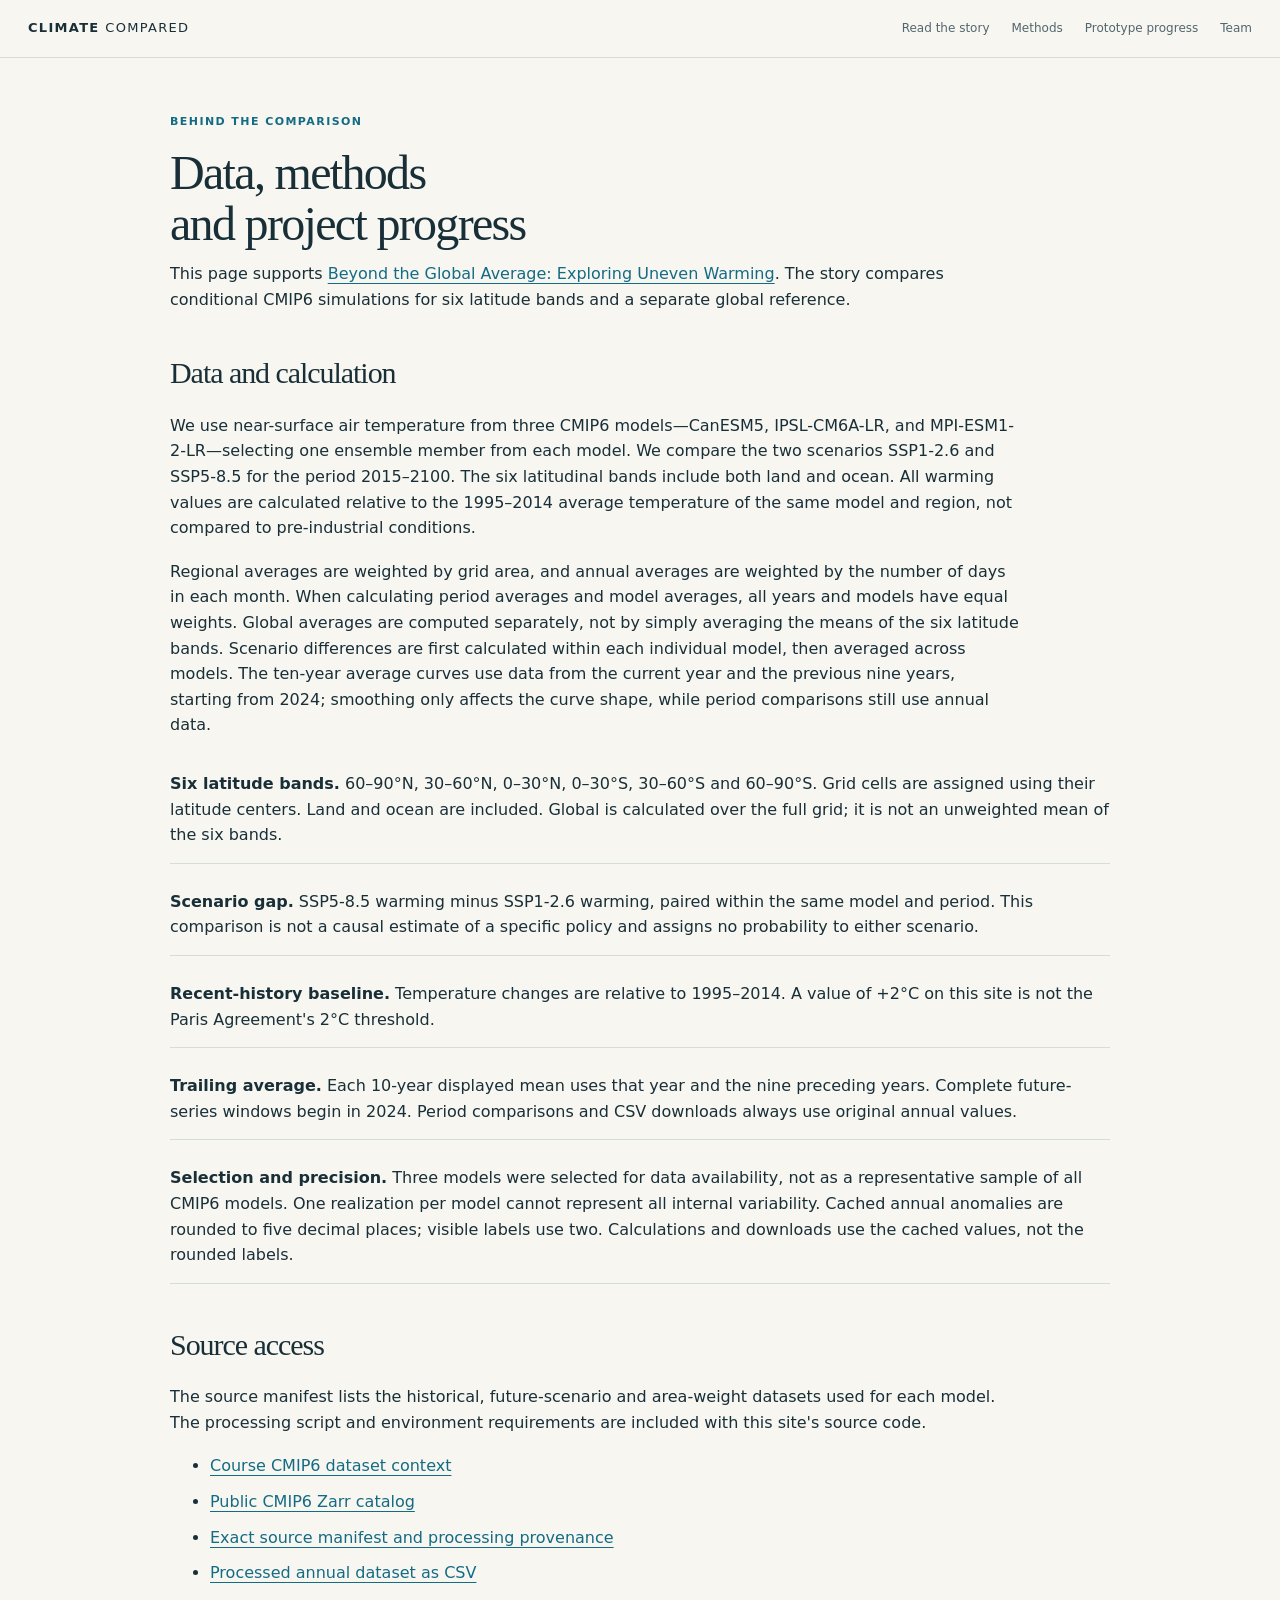
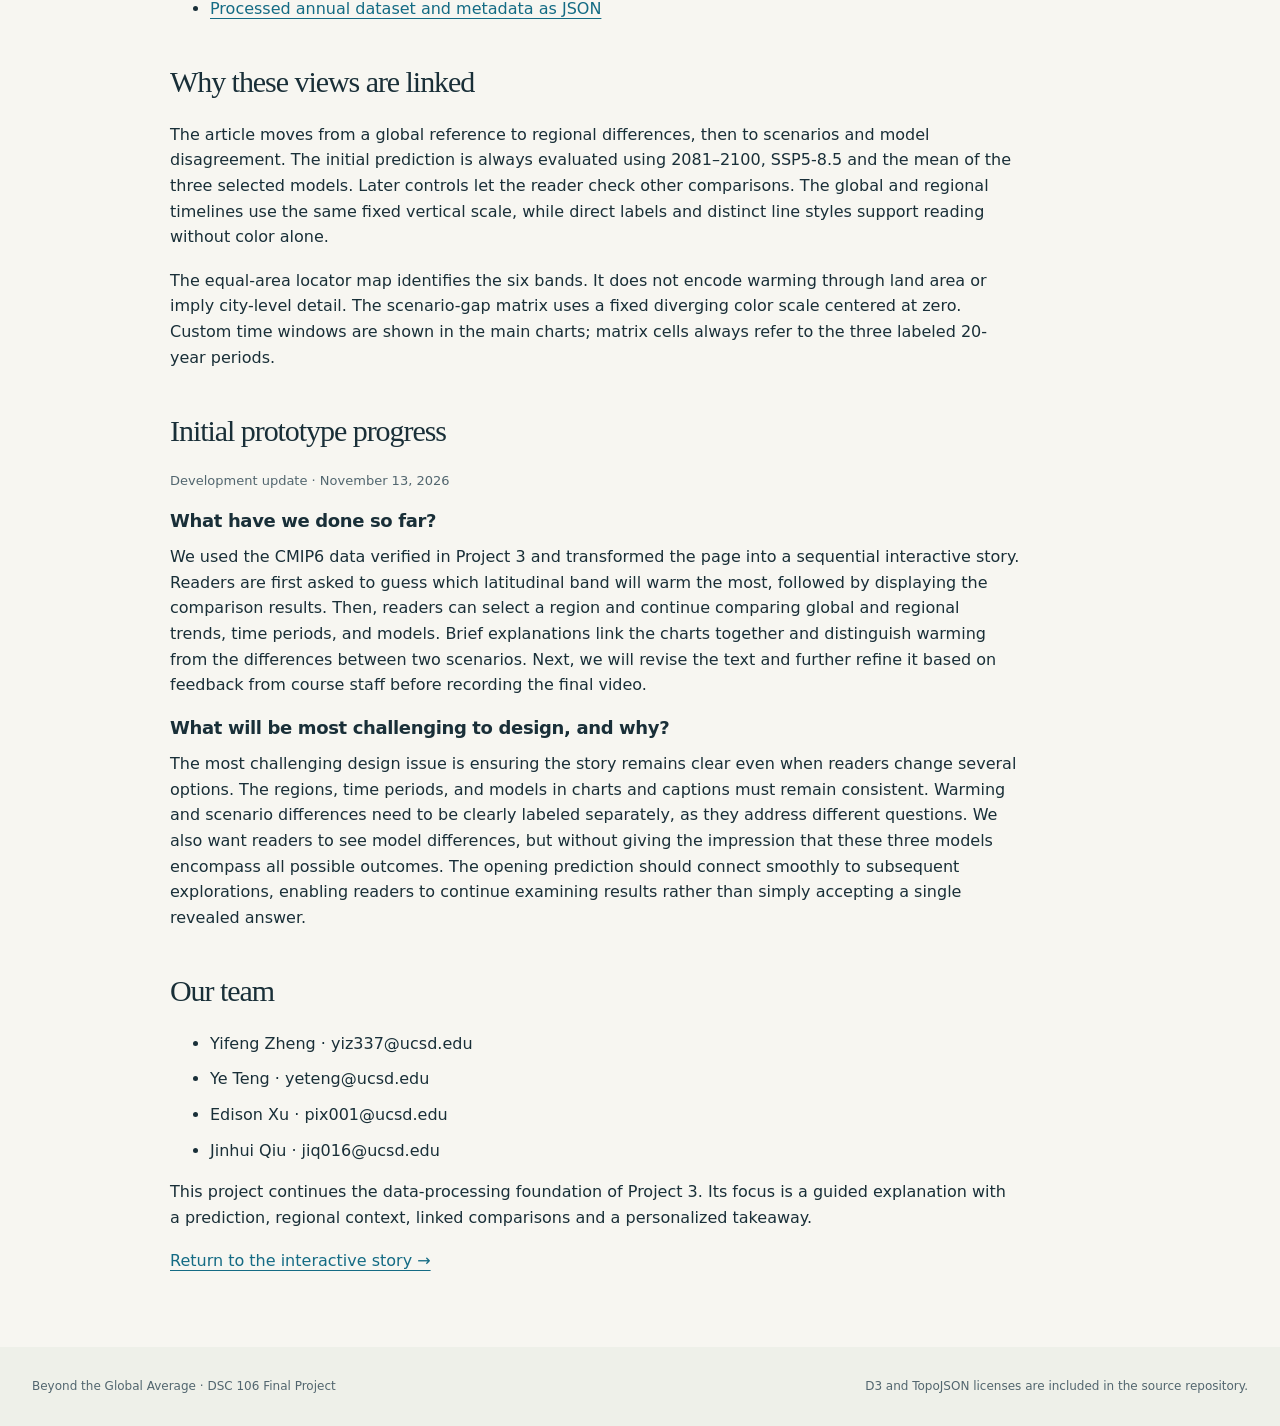
==== about.html @ 6253793e "Build guided climate story and integrate reviewed team translation" ====
<!doctype html><html lang="en"><head><meta charset="utf-8"><meta name="viewport" content="width=device-width, initial-scale=1"><title>Methods and project progress | Beyond the Global Average</title><link rel="icon" href="favicon.svg"><link rel="stylesheet" href="style.css"><script defer src="about.js"></script></head><body>
<a class="skip" href="#methods">Skip to methods</a><header class="site-header"><a class="brand" href="index.html">CLIMATE <span>COMPARED</span></a><nav aria-label="Main navigation"><a href="index.html">Read the story</a><a href="#methods">Methods</a><a href="#progress">Prototype progress</a><a href="#team">Team</a></nav></header>
<main class="about-main"><p class="eyebrow">BEHIND THE COMPARISON</p><h1>Data, methods<br>and project progress</h1><p>This page supports <a href="index.html">Beyond the Global Average: Exploring Uneven Warming</a>. The story compares conditional CMIP6 simulations for six latitude bands and a separate global reference.</p>
<section id="methods"><h2>Data and calculation</h2><p data-copy="methods-data">We use near-surface air temperature from three CMIP6 models—CanESM5, IPSL-CM6A-LR, and MPI-ESM1-2-LR—selecting one ensemble member from each model. We compare the two scenarios SSP1-2.6 and SSP5-8.5 for the period 2015–2100. The six latitudinal bands include both land and ocean. All warming values are calculated relative to the 1995–2014 average temperature of the same model and region, not compared to pre-industrial conditions.</p><p data-copy="methods-calculation">Regional averages are weighted by grid area, and annual averages are weighted by the number of days in each month. When calculating period averages and model averages, all years and models have equal weights. Global averages are computed separately, not by simply averaging the means of the six latitude bands. Scenario differences are first calculated within each individual model, then averaged across models. The ten-year average curves use data from the current year and the previous nine years, starting from 2024; smoothing only affects the curve shape, while period comparisons still use annual data.</p>
<ul class="method-list"><li><strong>Six latitude bands.</strong> 60–90°N, 30–60°N, 0–30°N, 0–30°S, 30–60°S and 60–90°S. Grid cells are assigned using their latitude centers. Land and ocean are included. Global is calculated over the full grid; it is not an unweighted mean of the six bands.</li><li><strong>Scenario gap.</strong> SSP5-8.5 warming minus SSP1-2.6 warming, paired within the same model and period. This comparison is not a causal estimate of a specific policy and assigns no probability to either scenario.</li><li><strong>Recent-history baseline.</strong> Temperature changes are relative to 1995–2014. A value of +2°C on this site is not the Paris Agreement's 2°C threshold.</li><li><strong>Trailing average.</strong> Each 10-year displayed mean uses that year and the nine preceding years. Complete future-series windows begin in 2024. Period comparisons and CSV downloads always use original annual values.</li><li><strong>Selection and precision.</strong> Three models were selected for data availability, not as a representative sample of all CMIP6 models. One realization per model cannot represent all internal variability. Cached annual anomalies are rounded to five decimal places; visible labels use two. Calculations and downloads use the cached values, not the rounded labels.</li></ul>
<h2>Source access</h2><p>The source manifest lists the historical, future-scenario and area-weight datasets used for each model. The processing script and environment requirements are included with this site's source code.</p><ul><li><a href="https://dsc106.com/projects/project3/">Course CMIP6 dataset context</a></li><li><a href="https://storage.googleapis.com/cmip6/cmip6-zarr-consolidated-stores.csv">Public CMIP6 Zarr catalog</a></li><li><a href="data/provenance.json">Exact source manifest and processing provenance</a></li><li><a href="data/climate.csv" download>Processed annual dataset as CSV</a></li><li><a href="data/climate.json">Processed annual dataset and metadata as JSON</a></li></ul>
<h2>Why these views are linked</h2><p>The article moves from a global reference to regional differences, then to scenarios and model disagreement. The initial prediction is always evaluated using 2081–2100, SSP5-8.5 and the mean of the three selected models. Later controls let the reader check other comparisons. The global and regional timelines use the same fixed vertical scale, while direct labels and distinct line styles support reading without color alone.</p><p>The equal-area locator map identifies the six bands. It does not encode warming through land area or imply city-level detail. The scenario-gap matrix uses a fixed diverging color scale centered at zero. Custom time windows are shown in the main charts; matrix cells always refer to the three labeled 20-year periods.</p></section>
<section id="progress"><h2>Initial prototype progress</h2><p class="small">Development update · November 13, 2026</p><h3>What have we done so far?</h3><p data-copy="progress-done">We used the CMIP6 data verified in Project 3 and transformed the page into a sequential interactive story. Readers are first asked to guess which latitudinal band will warm the most, followed by displaying the comparison results. Then, readers can select a region and continue comparing global and regional trends, time periods, and models. Brief explanations link the charts together and distinguish warming from the differences between two scenarios. Next, we will revise the text and further refine it based on feedback from course staff before recording the final video.</p><h3>What will be most challenging to design, and why?</h3><p data-copy="progress-challenge">The most challenging design issue is ensuring the story remains clear even when readers change several options. The regions, time periods, and models in charts and captions must remain consistent. Warming and scenario differences need to be clearly labeled separately, as they address different questions. We also want readers to see model differences, but without giving the impression that these three models encompass all possible outcomes. The opening prediction should connect smoothly to subsequent explorations, enabling readers to continue examining results rather than simply accepting a single revealed answer.</p></section>
<section id="team"><h2>Our team</h2><ul><li>Yifeng Zheng · yiz337@ucsd.edu</li><li>Ye Teng · yeteng@ucsd.edu</li><li>Edison Xu · pix001@ucsd.edu</li><li>Jinhui Qiu · jiq016@ucsd.edu</li></ul><p>This project continues the data-processing foundation of Project 3. Its focus is a guided explanation with a prediction, regional context, linked comparisons and a personalized takeaway.</p><p><a href="index.html">Return to the interactive story →</a></p></section></main>
<footer><p>Beyond the Global Average · DSC 106 Final Project</p><p>D3 and TopoJSON licenses are included in the source repository.</p></footer></body></html>
---- style.css ----
:root{--ink:#192f38;--muted:#52666f;--paper:#f7f6f1;--white:#fffefa;--line:#d5ddd9;--teal:#146b84;--orange:#b94724;--accent:#d3e5de;--display:Georgia,'Times New Roman',serif;--sans:system-ui,-apple-system,'Segoe UI',sans-serif}
*{box-sizing:border-box}html{scroll-behavior:smooth;scroll-padding-top:78px}body{margin:0;background:var(--paper);color:var(--ink);font-family:var(--sans);font-size:16px;line-height:1.6}a{color:var(--teal);text-underline-offset:4px}button,select,input{font:inherit}button,select{cursor:pointer}button{border:1px solid #9aacae;border-radius:4px;background:var(--white);padding:10px 16px;color:var(--ink)}button:hover{background:#e7efeb}button:focus-visible,a:focus-visible,select:focus-visible,input:focus-visible,svg [tabindex]:focus-visible{outline:3px solid #b14c12;outline-offset:4px}button[aria-pressed=true]{background:var(--ink);color:white;border-color:var(--ink)}select,input{padding:9px;border:1px solid #8ca0a5;border-radius:4px;background:white;color:var(--ink);max-width:100%}select{font-size:14px}label{display:flex;flex-direction:column;gap:5px;font-size:12px;font-weight:650}h1,h2,h3,p{margin-top:0}h1,h2{font-family:var(--display);font-weight:400;line-height:1.05;letter-spacing:-.035em}h1{font-size:clamp(48px,5.8vw,86px);margin-bottom:12px}h1 em{font-weight:400;color:var(--teal)}h2{font-size:clamp(34px,3.6vw,52px);margin-bottom:24px}h3{font-size:18px;line-height:1.3;letter-spacing:-.02em;margin-bottom:12px}p{margin-bottom:18px}svg{display:block;width:100%;overflow:visible}svg text{font-family:var(--sans);fill:var(--muted);font-size:12px}svg .domain{stroke:#8e9e9f}svg .tick line{stroke:#bcc8c8}svg .grid .domain{display:none}svg .grid .tick line{stroke:#e1e6e3}svg .plot-line{fill:none;stroke-width:2.6}.small{font-size:13px;color:var(--muted);line-height:1.55}.eyebrow,.chapter-number{font-size:11px;font-weight:750;letter-spacing:.13em;color:var(--teal);text-transform:uppercase}.chapter-number{margin-bottom:18px}.site-header{display:flex;justify-content:space-between;align-items:center;gap:20px;padding:18px max(28px,calc((100vw - 1320px)/2));background:var(--paper);border-bottom:1px solid var(--line)}.brand{color:var(--ink);font-size:13px;font-weight:850;letter-spacing:.1em;text-decoration:none;white-space:nowrap}.brand span{font-weight:400}nav{display:flex;gap:22px;font-size:12px}nav a{color:var(--muted);text-decoration:none}nav a:hover{text-decoration:underline}.hero{max-width:1320px;margin:auto;display:grid;grid-template-columns:1.15fr 1fr;gap:35px;padding:65px 32px 50px;align-items:center}.subtitle{font-size:18px;letter-spacing:.04em;color:var(--muted);margin-bottom:24px}.lede{font-size:21px;max-width:540px;line-height:1.5}.scope{font-size:12px;color:var(--muted);margin-top:24px}.text-link{font-weight:650;font-size:14px}.hero-visual{position:relative}.globe-label{font-size:11px;letter-spacing:.14em;color:var(--muted);text-align:right;margin-top:20px}.prediction-panel{max-width:1256px;margin:0 auto 45px;padding:30px 36px;background:#e7efe8;border:1px solid #cddcd3;border-radius:8px}.prediction-panel h2{font-size:34px;margin-bottom:14px}.prediction-panel p{max-width:780px}fieldset{border:0;padding:0;margin:22px 0;display:grid;grid-template-columns:repeat(3,1fr);gap:10px}.guess-choice{border:1px solid #aebfb8;background:#f8fbf7;padding:12px 14px;display:flex;flex-direction:row;align-items:center;gap:9px;font-size:13px;cursor:pointer}.guess-choice input{accent-color:var(--teal)}.guess-choice:has(input:checked){border-color:var(--teal);background:#d5e5df}.guess-choice small{font-size:11px;color:var(--muted);font-weight:400;display:block}.reveal-row{display:flex;gap:18px;align-items:center}.primary{background:var(--teal);color:white;border-color:var(--teal);font-weight:650}.primary:hover{background:#0b5266}.text-button{border:0;background:transparent;text-decoration:underline;font-size:13px;padding:8px}.prediction-result{border-left:3px solid var(--teal);padding:14px 18px;margin-top:20px;background:white;line-height:1.7}.chapter{max-width:1320px;margin:auto;padding:70px 32px;display:grid;grid-template-columns:.72fr 1.35fr;gap:48px;border-top:1px solid var(--line);align-items:start}.chapter-intro{padding-top:20px}.chapter-intro>p:not(.chapter-number){max-width:370px}.chart-card{background:var(--white);border:1px solid var(--line);border-radius:6px;padding:24px;min-width:0}.chart-top{display:flex;align-items:baseline;justify-content:space-between;gap:20px;margin-bottom:8px}.chart-top h3{margin:0}.chart-top>span{font-size:11px;color:var(--muted);text-align:right}.scenario-legend{display:flex;flex-wrap:wrap;gap:8px 18px;font-size:11px;margin:12px 0 18px}.scenario-legend .low{color:var(--teal)}.scenario-legend .high{color:var(--orange)}.scenario-legend .muted{color:var(--muted)}.chart-insight{font-size:15px;line-height:1.6;border-left:3px solid #b4cec3;padding-left:15px;margin:18px 0 14px}.chapter-wide{display:block}.wide-intro{max-width:780px}.wide-intro>p:not(.chapter-number){max-width:690px}.selection-bar{display:flex;align-items:end;gap:18px;padding:20px 0;margin:20px 0 24px;border-top:1px solid var(--line);border-bottom:1px solid var(--line);flex-wrap:wrap}.selection-bar label{flex:1;min-width:180px}.quiet-button{font-size:13px}.regional-layout{display:grid;grid-template-columns:.65fr 1.3fr;gap:40px;align-items:center}.locator{min-width:0}.region-caption{font-size:18px;color:var(--ink);font-weight:650;margin:18px 0 8px}.period-toolbar{display:flex;justify-content:space-between;align-items:end;gap:20px;margin:25px 0;flex-wrap:wrap}.period-presets{display:flex;gap:8px}.period-presets button{font-size:13px}.year-form{display:flex;align-items:end;gap:14px;flex-wrap:wrap;padding:18px 0;border-bottom:1px solid var(--line)}.year-form input{width:110px}.year-form p{font-size:13px;color:#a13012;margin:0}.period-summary{display:grid;grid-template-columns:repeat(3,1fr);margin:22px 0;gap:20px}.stat{padding-right:20px}.stat-label{font-size:12px;color:var(--muted);display:block}.stat-number{font:400 34px var(--display);display:block;letter-spacing:-.03em;line-height:1.3}.stat.low .stat-number{color:var(--teal)}.stat.high .stat-number{color:var(--orange)}.stat-note{font-size:12px;color:var(--muted);display:block;margin-top:5px}.matrix-block{margin-top:50px;display:grid;grid-template-columns:.7fr 1.3fr;gap:40px}.matrix-block>div>p{font-size:14px}.gap-matrix{display:grid;grid-template-columns:minmax(150px,1.3fr) repeat(3,1fr);gap:6px;align-items:stretch}.matrix-label,.matrix-heading{font-size:11px;padding:7px 4px;align-self:center}.matrix-heading{text-align:center;font-weight:700}.matrix-cell{border:1px solid transparent;border-radius:2px;padding:13px 4px;font-size:13px;font-variant-numeric:tabular-nums}.matrix-cell[aria-pressed=true]{outline:2px solid var(--ink);outline-offset:1px;font-weight:800}.matrix-legend{display:flex;align-items:center;gap:9px;font-size:10px;color:var(--muted);margin-top:18px}.legend-gradient{height:9px;width:110px}.ending{background:var(--ink);color:#fbfcf5;padding:65px max(32px,calc((100vw - 1120px)/2));}.ending .chapter-number{color:#accfbe}.ending h2{font-size:clamp(42px,4.5vw,64px)}.ending p{max-width:780px}.ending .personal-takeaway{font-size:23px;line-height:1.6}.ending a{color:#bfe2d0}.evidence{max-width:1180px;margin:auto;padding:55px 32px}.evidence h2{font-size:32px}.evidence>p{max-width:900px;color:var(--muted);font-size:14px}details{padding:16px 0;border-top:1px solid var(--line);border-bottom:1px solid var(--line);font-size:14px}summary{cursor:pointer;font-weight:650}#data-table{overflow:auto;margin:22px 0}table{width:100%;border-collapse:collapse;font-size:13px;font-variant-numeric:tabular-nums}th,td{padding:10px;text-align:right;border-bottom:1px solid var(--line);white-space:nowrap}th:first-child,td:first-child{text-align:left}caption{text-align:left;margin-bottom:12px;color:var(--muted)}.source-links{display:flex;gap:24px;flex-wrap:wrap;margin-top:22px;font-size:13px}footer{background:#eef0e9;padding:30px max(32px,calc((100vw - 1256px)/2));display:flex;justify-content:space-between;gap:30px;font-size:12px;color:var(--muted)}footer p{margin:0}footer strong{font-weight:650}#load-status{max-width:1000px;margin:15px auto;padding:16px}.error{background:#fff0e7;color:#942b10;padding:20px;margin:20px}.tooltip{position:fixed;background:#172d37;color:white;padding:12px 15px;border-radius:5px;max-width:min(330px,calc(100vw - 24px));font-size:12px;white-space:pre-line;box-shadow:0 4px 20px #15262e22;z-index:20;pointer-events:none}.skip{position:absolute;left:-9999px;top:0;z-index:100}.skip:focus{left:10px;top:10px;background:white;padding:12px}.sr-only{position:absolute;width:1px;height:1px;overflow:hidden;clip:rect(0,0,0,0);white-space:nowrap}.about-main{max-width:1000px;padding:55px 30px;margin:auto}.about-main h1{font-size:48px}.about-main h2{font-size:30px;margin-top:45px}.about-main p{max-width:850px}.about-main li{margin-bottom:10px}.method-list{padding:0;list-style:none}.method-list li{padding:15px 0;border-bottom:1px solid var(--line)}#video-section{max-width:1180px;margin:auto;padding:30px}#video-section h2{font-size:32px}[hidden]{display:none!important}
@media(max-width:1000px){.hero{gap:10px}.chapter{gap:28px;grid-template-columns:.7fr 1.3fr;padding:45px 25px}.chapter-intro h2{font-size:37px}.chapter-wide{display:block}.prediction-panel{margin:0 25px 35px}.matrix-block{grid-template-columns:1fr}.matrix-block>div:first-child{max-width:780px}.regional-layout{gap:20px;grid-template-columns:.7fr 1.4fr}.chart-card{padding:18px}nav{gap:13px}.selection-bar{gap:12px}.gap-matrix{grid-template-columns:minmax(140px,1.3fr) repeat(3,1fr)}}
@media(max-width:720px){.site-header{padding:16px 20px;align-items:start;flex-direction:column;gap:10px}nav{flex-wrap:wrap;gap:10px 17px}.hero{display:block;padding:40px 22px 30px}.hero-visual{display:none}.hero h1{font-size:56px}.lede{font-size:19px}.prediction-panel{margin:0 16px 30px;padding:24px 20px}.prediction-panel h2{font-size:30px}fieldset{grid-template-columns:repeat(2,1fr);gap:8px}.guess-choice{padding:10px;font-size:12px}.chapter,.regional-layout{display:block}.chapter{padding:40px 18px}.chapter-intro{padding:0}.chapter-intro h2{font-size:38px}.chapter-intro>p:not(.chapter-number){max-width:none}.chapter-intro .small{margin-bottom:25px}.chart-card{padding:15px}.chart-top{gap:10px}.chart-top h3{font-size:16px}.locator{max-width:390px;margin:0 auto 28px}.selection-bar label{min-width:145px}.selection-bar button{align-self:end}.wide-intro h2{font-size:38px}.period-presets{gap:5px;flex-wrap:wrap}.period-presets button{padding:9px;font-size:12px}.period-toolbar label{width:100%}.period-summary{gap:10px}.stat{padding:0}.stat-number{font-size:29px}.stat-label{font-size:11px}.gap-matrix{grid-template-columns:minmax(105px,1.4fr) repeat(3,1fr);gap:4px}.matrix-label,.matrix-heading{font-size:10px}.matrix-cell{font-size:12px;padding:12px 2px}.matrix-block{gap:15px}.ending{padding:45px 24px}.ending .personal-takeaway{font-size:20px}.evidence{padding:35px 22px}.evidence h2{font-size:29px}footer{display:block;padding:28px 22px}footer p+p{margin-top:20px}.about-main{padding:35px 22px}.about-main h1{font-size:40px}.reveal-row{gap:9px}.year-form{gap:10px}.year-form input{width:90px}.source-links{gap:15px}}
@media(prefers-reduced-motion:reduce){html{scroll-behavior:auto}}
.team-byline{font-size:12px;color:var(--muted);margin:-10px 0 24px;line-height:1.6}
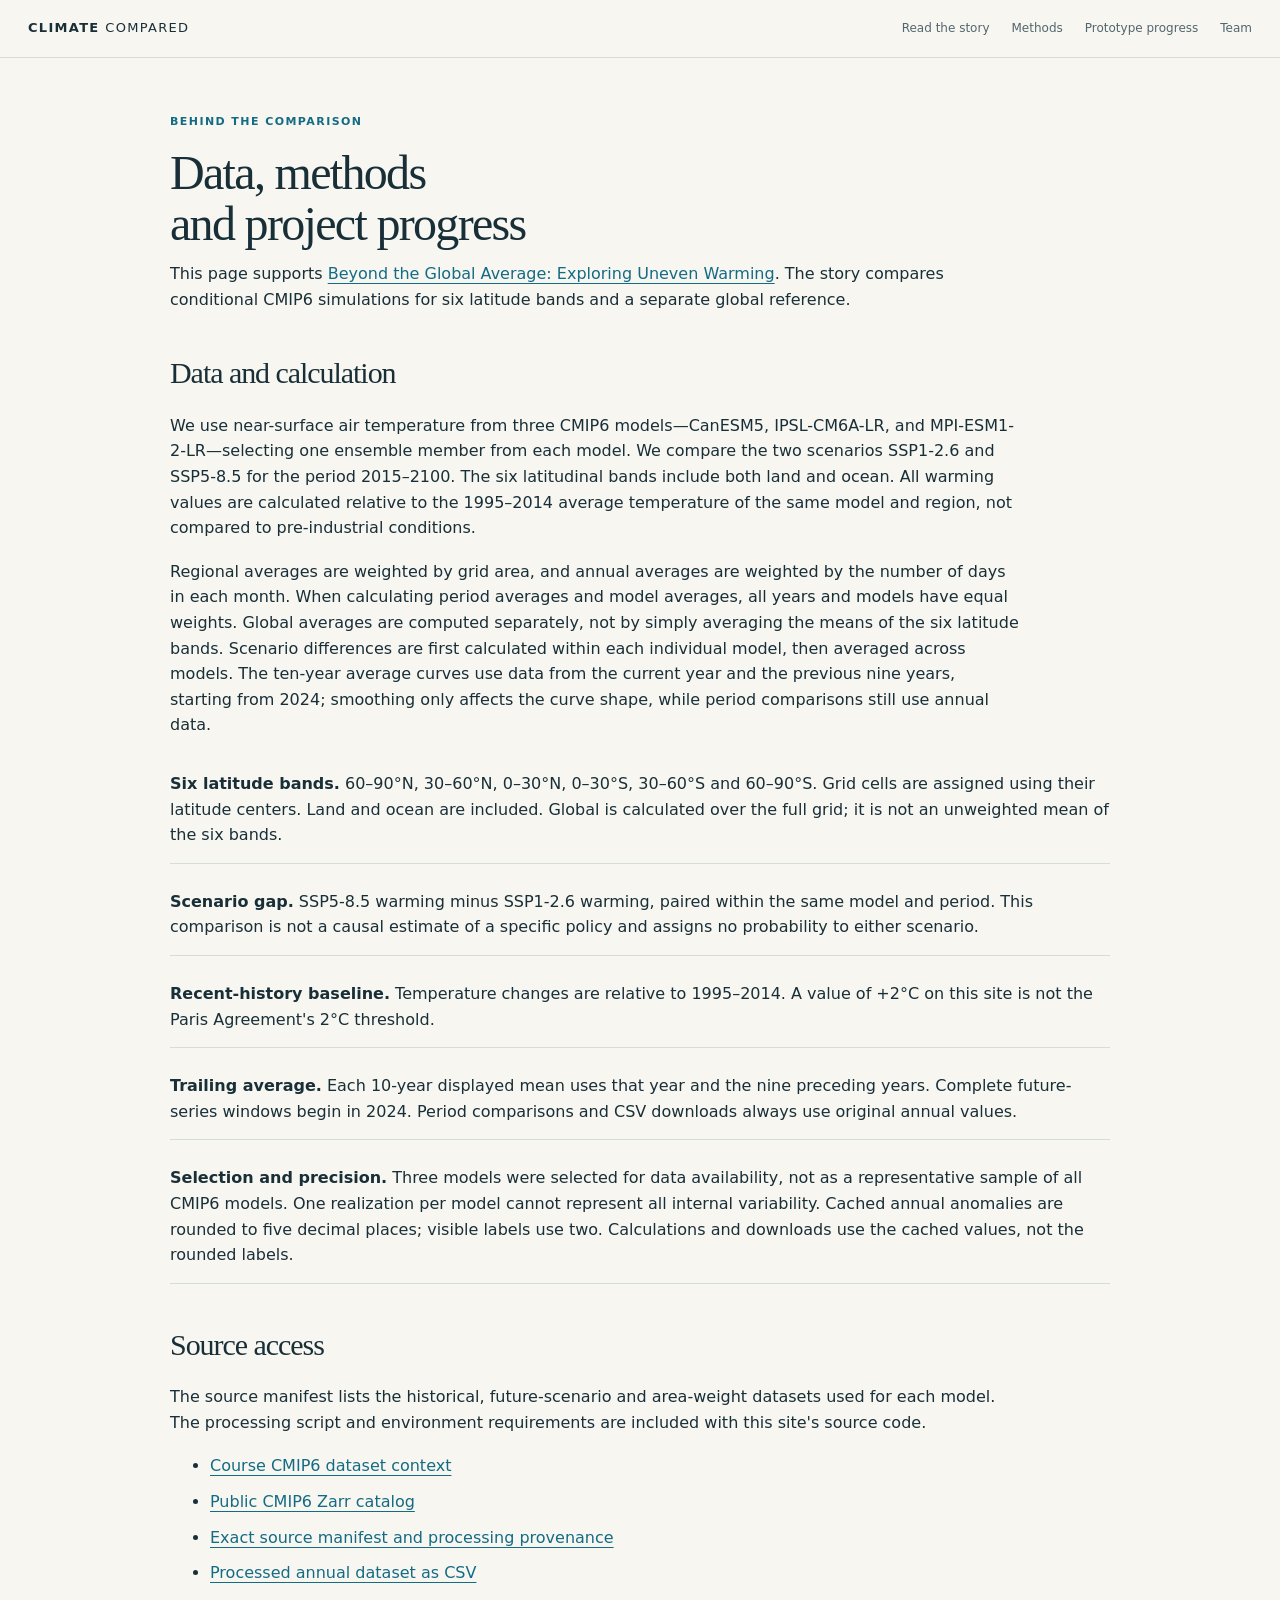
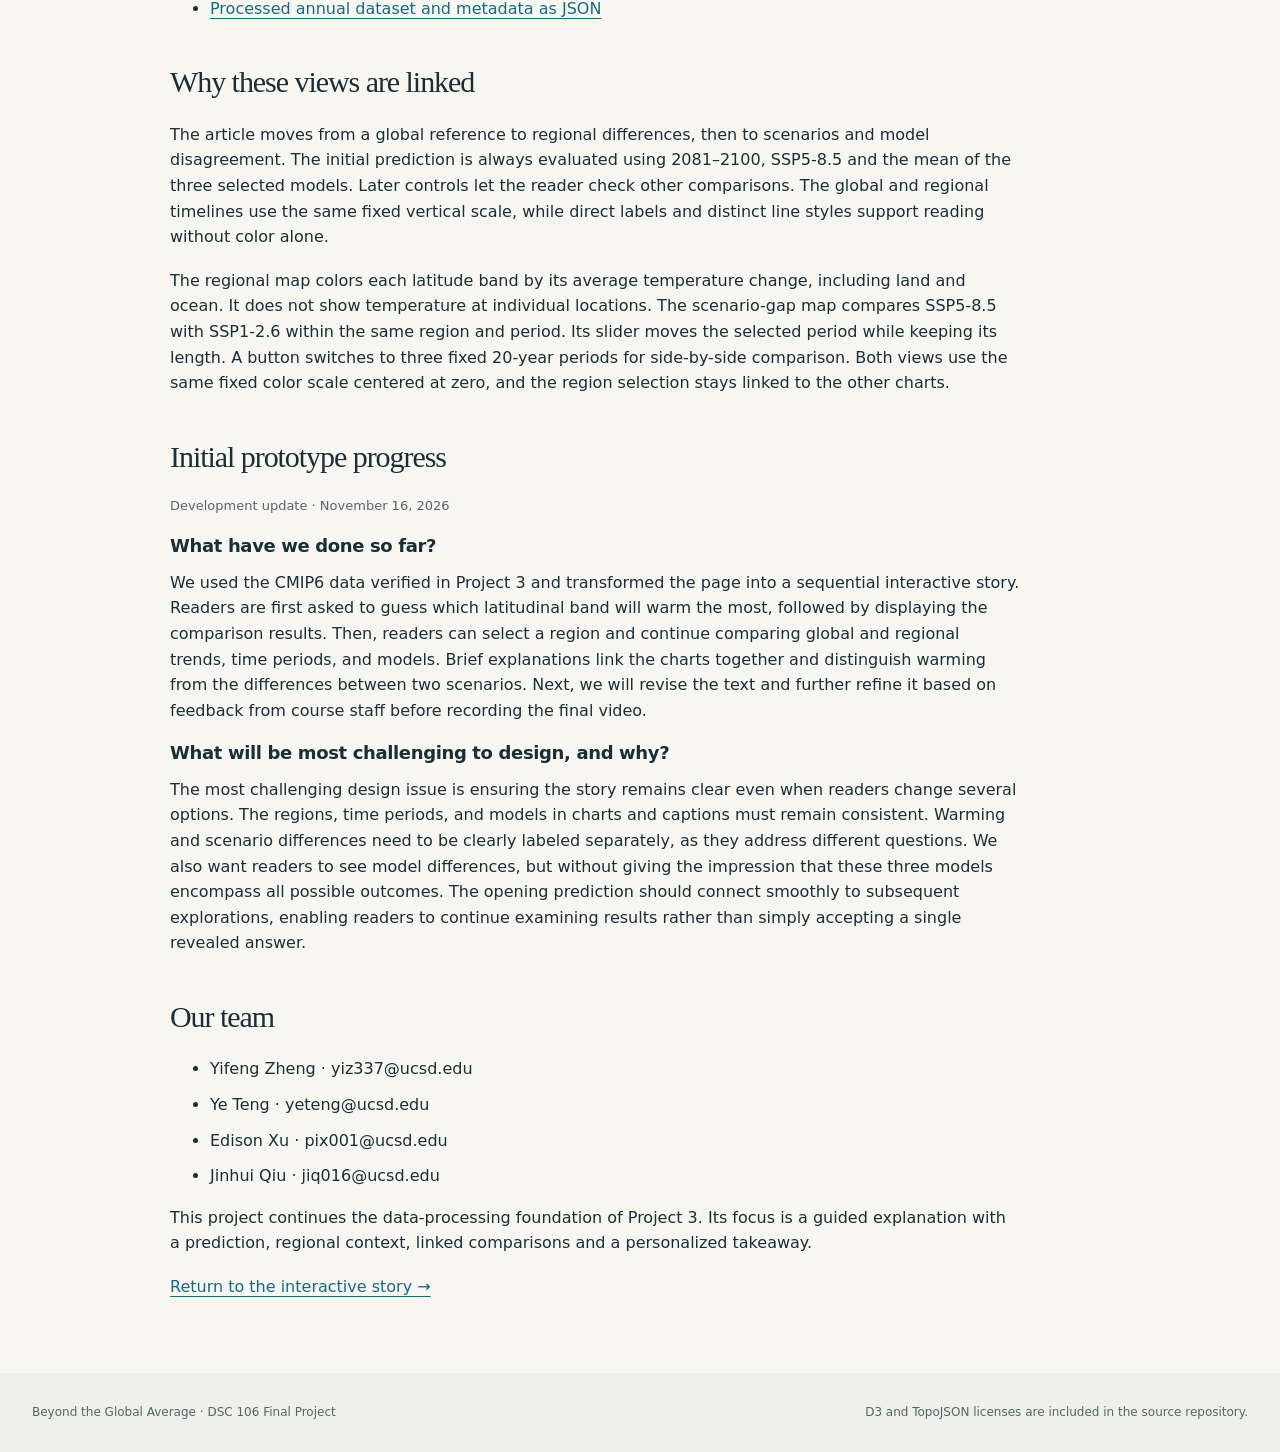
==== commit abd1a92c: "Map regional warming and add linked scenario time slider" ====
--- a/about.html
+++ b/about.html
@@ -4,7 +4,7 @@
 <section id="methods"><h2>Data and calculation</h2><p data-copy="methods-data">We use near-surface air temperature from three CMIP6 models—CanESM5, IPSL-CM6A-LR, and MPI-ESM1-2-LR—selecting one ensemble member from each model. We compare the two scenarios SSP1-2.6 and SSP5-8.5 for the period 2015–2100. The six latitudinal bands include both land and ocean. All warming values are calculated relative to the 1995–2014 average temperature of the same model and region, not compared to pre-industrial conditions.</p><p data-copy="methods-calculation">Regional averages are weighted by grid area, and annual averages are weighted by the number of days in each month. When calculating period averages and model averages, all years and models have equal weights. Global averages are computed separately, not by simply averaging the means of the six latitude bands. Scenario differences are first calculated within each individual model, then averaged across models. The ten-year average curves use data from the current year and the previous nine years, starting from 2024; smoothing only affects the curve shape, while period comparisons still use annual data.</p>
 <ul class="method-list"><li><strong>Six latitude bands.</strong> 60–90°N, 30–60°N, 0–30°N, 0–30°S, 30–60°S and 60–90°S. Grid cells are assigned using their latitude centers. Land and ocean are included. Global is calculated over the full grid; it is not an unweighted mean of the six bands.</li><li><strong>Scenario gap.</strong> SSP5-8.5 warming minus SSP1-2.6 warming, paired within the same model and period. This comparison is not a causal estimate of a specific policy and assigns no probability to either scenario.</li><li><strong>Recent-history baseline.</strong> Temperature changes are relative to 1995–2014. A value of +2°C on this site is not the Paris Agreement's 2°C threshold.</li><li><strong>Trailing average.</strong> Each 10-year displayed mean uses that year and the nine preceding years. Complete future-series windows begin in 2024. Period comparisons and CSV downloads always use original annual values.</li><li><strong>Selection and precision.</strong> Three models were selected for data availability, not as a representative sample of all CMIP6 models. One realization per model cannot represent all internal variability. Cached annual anomalies are rounded to five decimal places; visible labels use two. Calculations and downloads use the cached values, not the rounded labels.</li></ul>
 <h2>Source access</h2><p>The source manifest lists the historical, future-scenario and area-weight datasets used for each model. The processing script and environment requirements are included with this site's source code.</p><ul><li><a href="https://dsc106.com/projects/project3/">Course CMIP6 dataset context</a></li><li><a href="https://storage.googleapis.com/cmip6/cmip6-zarr-consolidated-stores.csv">Public CMIP6 Zarr catalog</a></li><li><a href="data/provenance.json">Exact source manifest and processing provenance</a></li><li><a href="data/climate.csv" download>Processed annual dataset as CSV</a></li><li><a href="data/climate.json">Processed annual dataset and metadata as JSON</a></li></ul>
-<h2>Why these views are linked</h2><p>The article moves from a global reference to regional differences, then to scenarios and model disagreement. The initial prediction is always evaluated using 2081–2100, SSP5-8.5 and the mean of the three selected models. Later controls let the reader check other comparisons. The global and regional timelines use the same fixed vertical scale, while direct labels and distinct line styles support reading without color alone.</p><p>The equal-area locator map identifies the six bands. It does not encode warming through land area or imply city-level detail. The scenario-gap matrix uses a fixed diverging color scale centered at zero. Custom time windows are shown in the main charts; matrix cells always refer to the three labeled 20-year periods.</p></section>
-<section id="progress"><h2>Initial prototype progress</h2><p class="small">Development update · November 13, 2026</p><h3>What have we done so far?</h3><p data-copy="progress-done">We used the CMIP6 data verified in Project 3 and transformed the page into a sequential interactive story. Readers are first asked to guess which latitudinal band will warm the most, followed by displaying the comparison results. Then, readers can select a region and continue comparing global and regional trends, time periods, and models. Brief explanations link the charts together and distinguish warming from the differences between two scenarios. Next, we will revise the text and further refine it based on feedback from course staff before recording the final video.</p><h3>What will be most challenging to design, and why?</h3><p data-copy="progress-challenge">The most challenging design issue is ensuring the story remains clear even when readers change several options. The regions, time periods, and models in charts and captions must remain consistent. Warming and scenario differences need to be clearly labeled separately, as they address different questions. We also want readers to see model differences, but without giving the impression that these three models encompass all possible outcomes. The opening prediction should connect smoothly to subsequent explorations, enabling readers to continue examining results rather than simply accepting a single revealed answer.</p></section>
+<h2>Why these views are linked</h2><p>The article moves from a global reference to regional differences, then to scenarios and model disagreement. The initial prediction is always evaluated using 2081–2100, SSP5-8.5 and the mean of the three selected models. Later controls let the reader check other comparisons. The global and regional timelines use the same fixed vertical scale, while direct labels and distinct line styles support reading without color alone.</p><p>The regional map colors each latitude band by its average temperature change, including land and ocean. It does not show temperature at individual locations. The scenario-gap map compares SSP5-8.5 with SSP1-2.6 within the same region and period. Its slider moves the selected period while keeping its length. A button switches to three fixed 20-year periods for side-by-side comparison. Both views use the same fixed color scale centered at zero, and the region selection stays linked to the other charts.</p></section>
+<section id="progress"><h2>Initial prototype progress</h2><p class="small">Development update · November 16, 2026</p><h3>What have we done so far?</h3><p data-copy="progress-done">We used the CMIP6 data verified in Project 3 and transformed the page into a sequential interactive story. Readers are first asked to guess which latitudinal band will warm the most, followed by displaying the comparison results. Then, readers can select a region and continue comparing global and regional trends, time periods, and models. Brief explanations link the charts together and distinguish warming from the differences between two scenarios. Next, we will revise the text and further refine it based on feedback from course staff before recording the final video.</p><h3>What will be most challenging to design, and why?</h3><p data-copy="progress-challenge">The most challenging design issue is ensuring the story remains clear even when readers change several options. The regions, time periods, and models in charts and captions must remain consistent. Warming and scenario differences need to be clearly labeled separately, as they address different questions. We also want readers to see model differences, but without giving the impression that these three models encompass all possible outcomes. The opening prediction should connect smoothly to subsequent explorations, enabling readers to continue examining results rather than simply accepting a single revealed answer.</p></section>
 <section id="team"><h2>Our team</h2><ul><li>Yifeng Zheng · yiz337@ucsd.edu</li><li>Ye Teng · yeteng@ucsd.edu</li><li>Edison Xu · pix001@ucsd.edu</li><li>Jinhui Qiu · jiq016@ucsd.edu</li></ul><p>This project continues the data-processing foundation of Project 3. Its focus is a guided explanation with a prediction, regional context, linked comparisons and a personalized takeaway.</p><p><a href="index.html">Return to the interactive story →</a></p></section></main>
 <footer><p>Beyond the Global Average · DSC 106 Final Project</p><p>D3 and TopoJSON licenses are included in the source repository.</p></footer></body></html>
